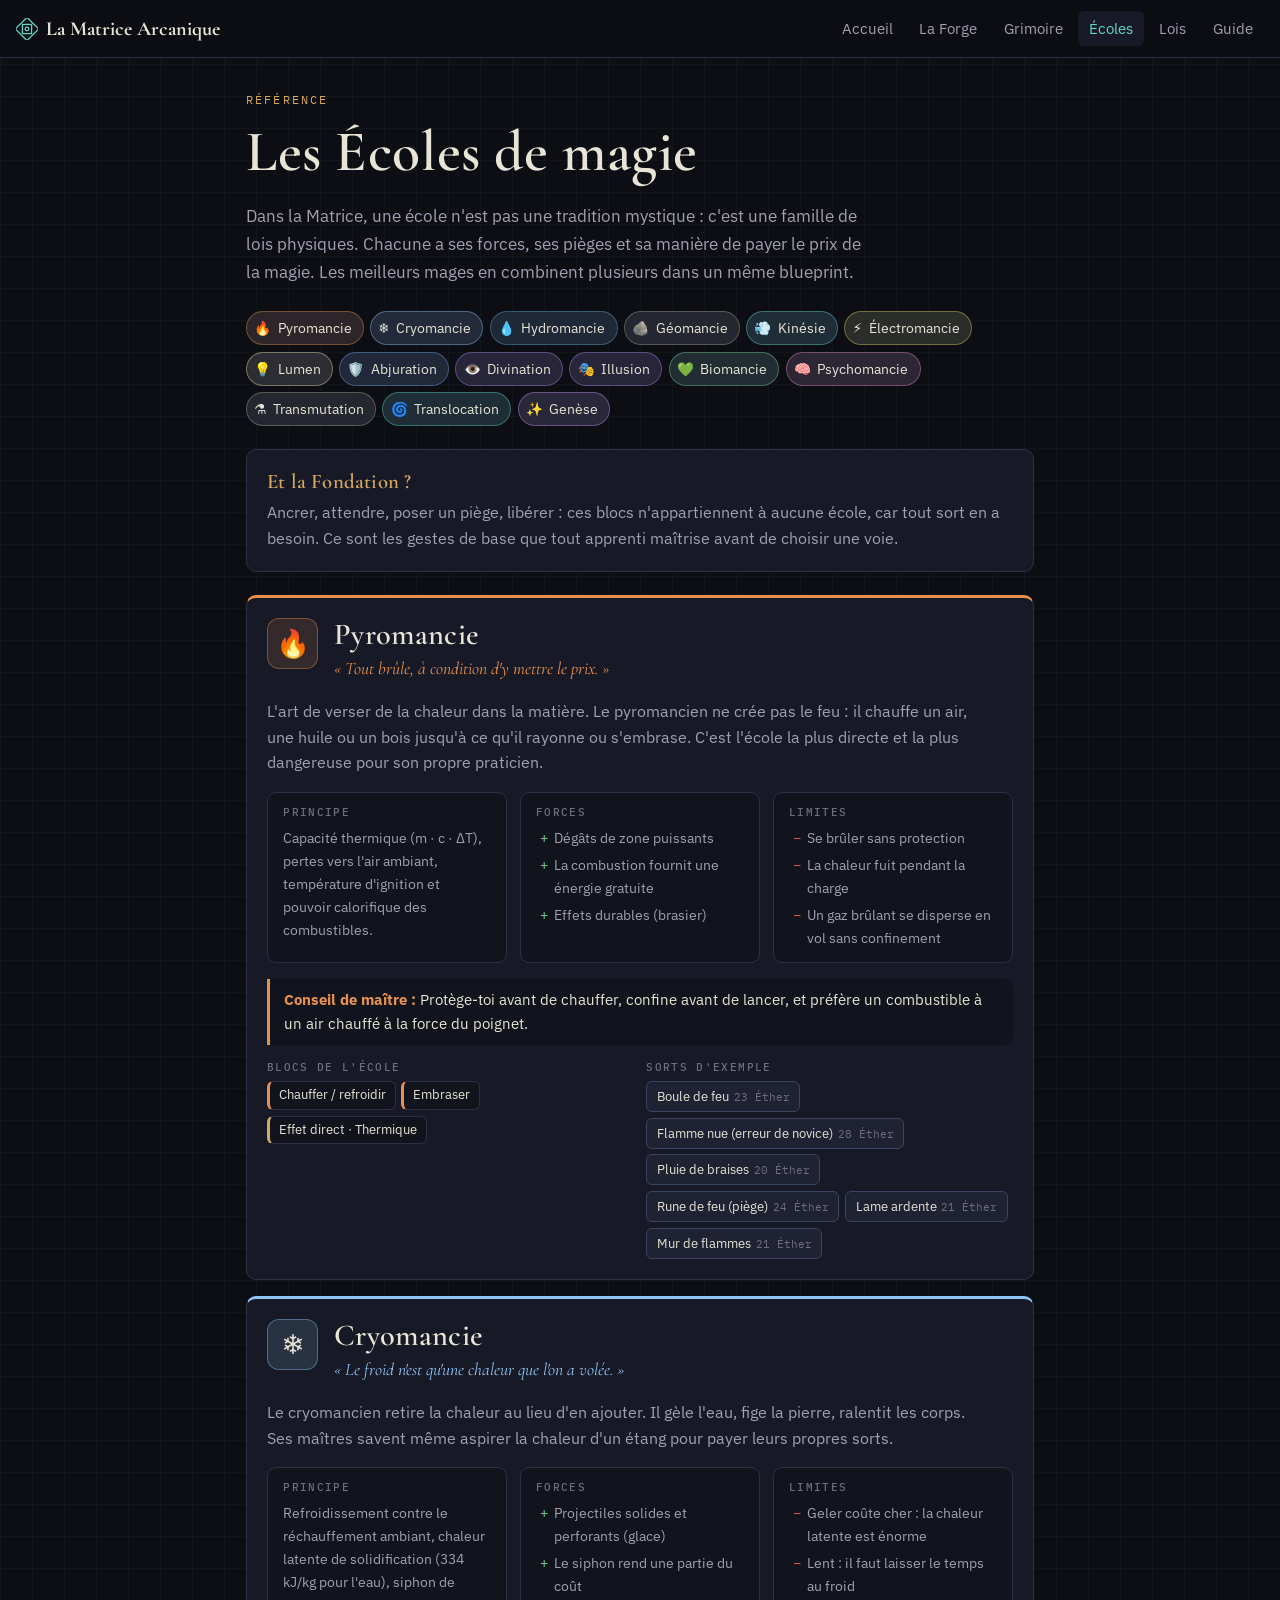
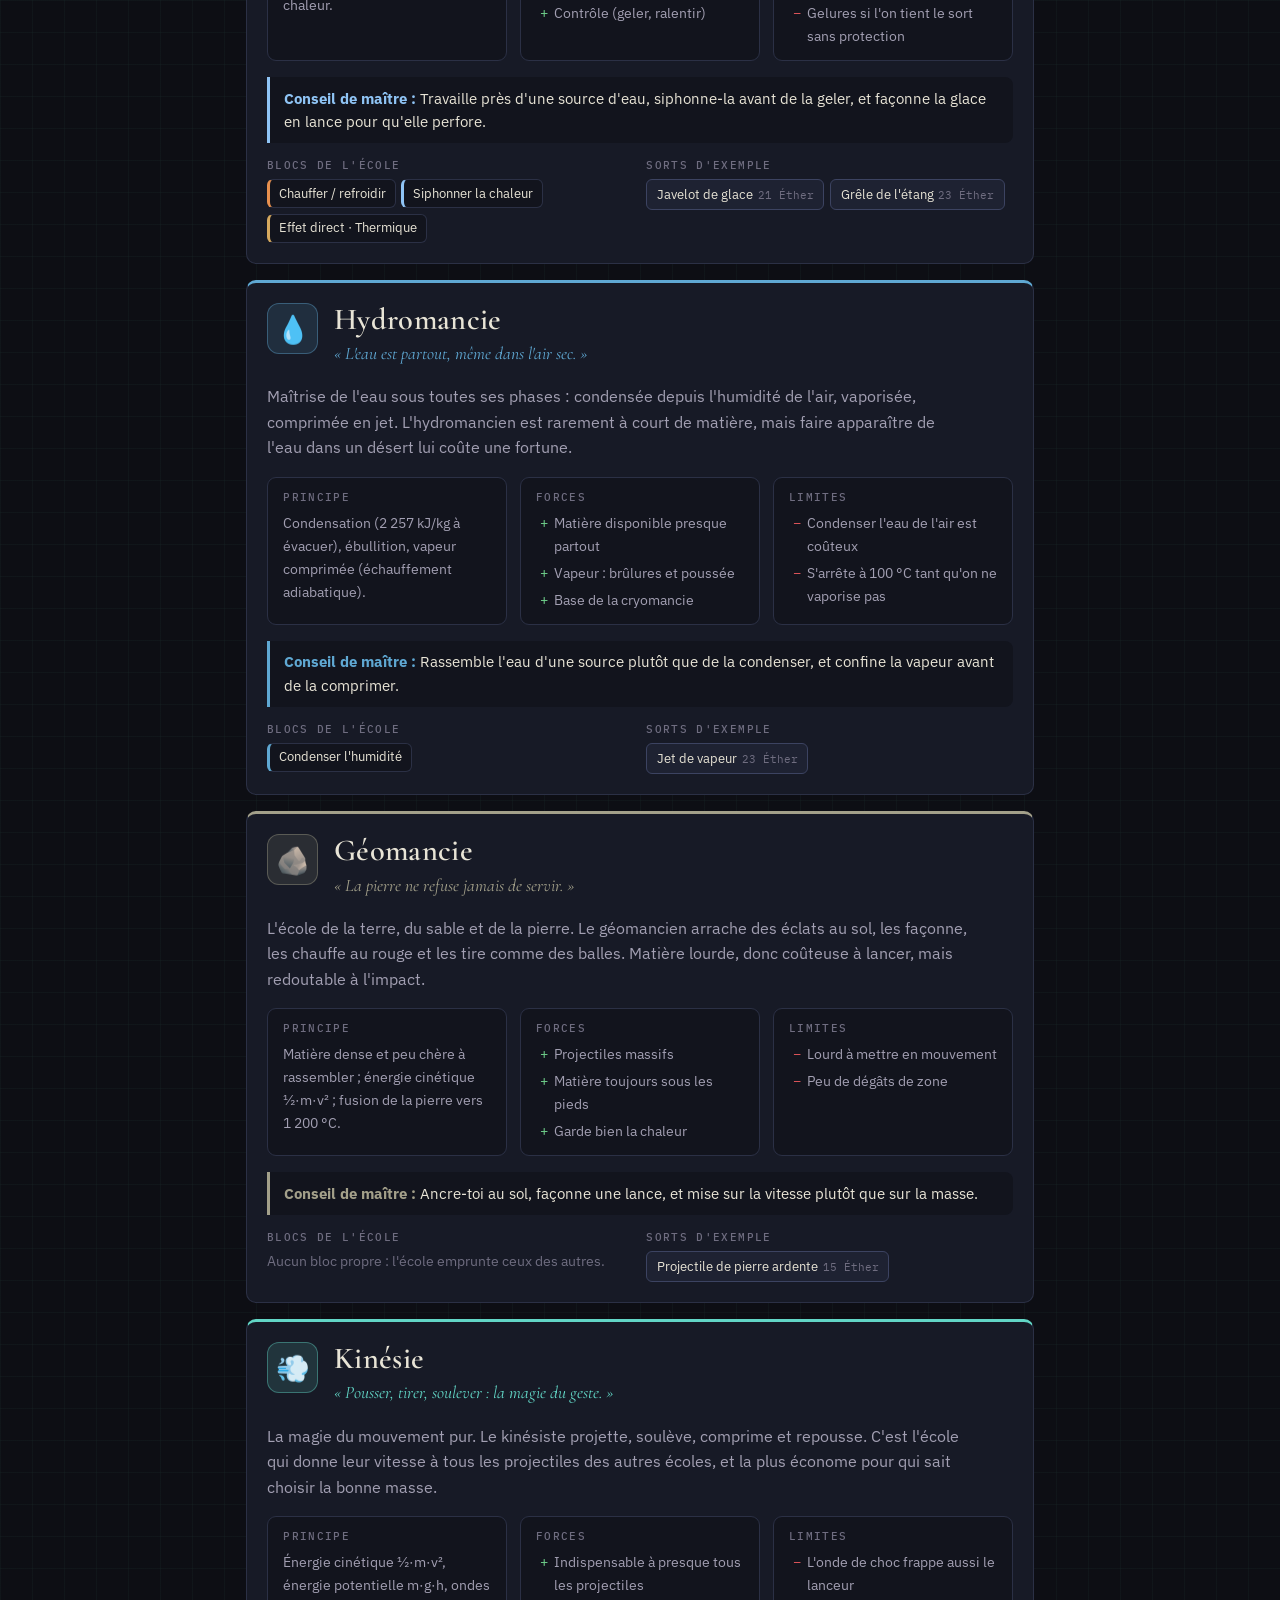
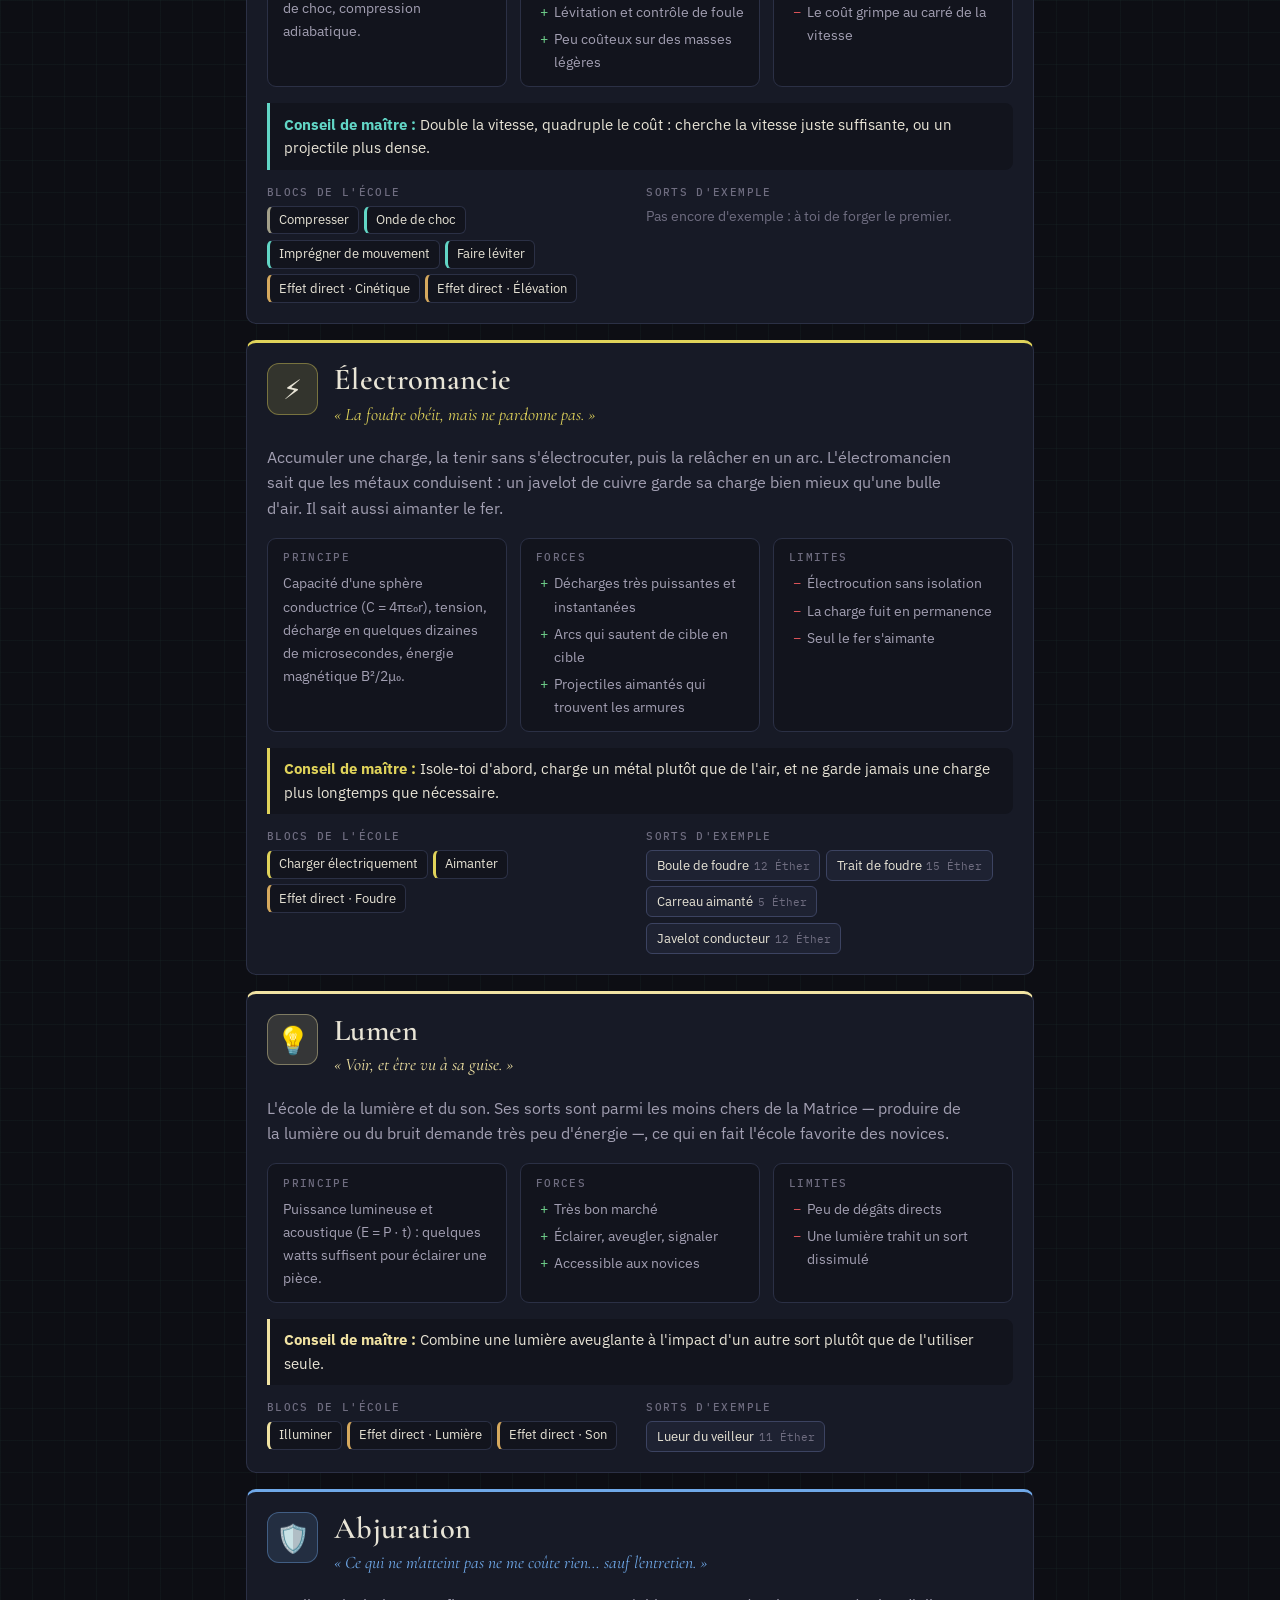
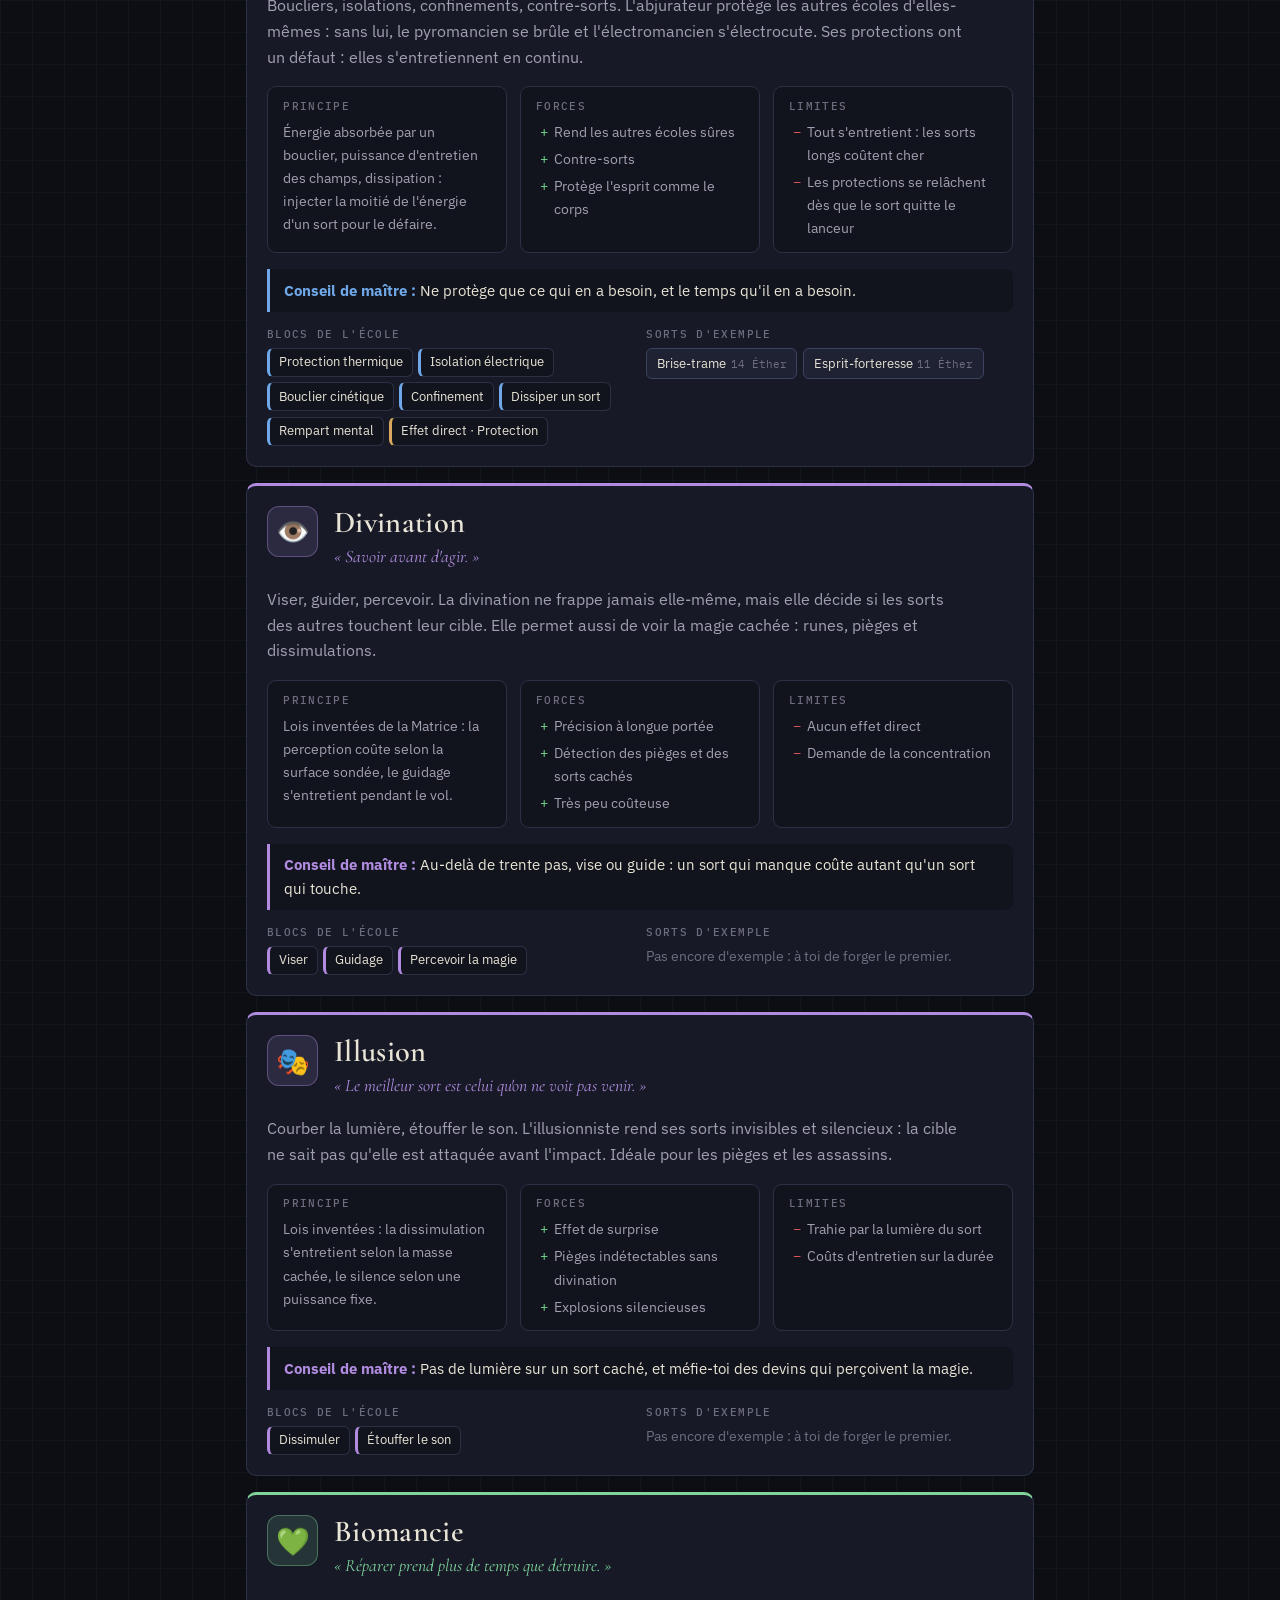
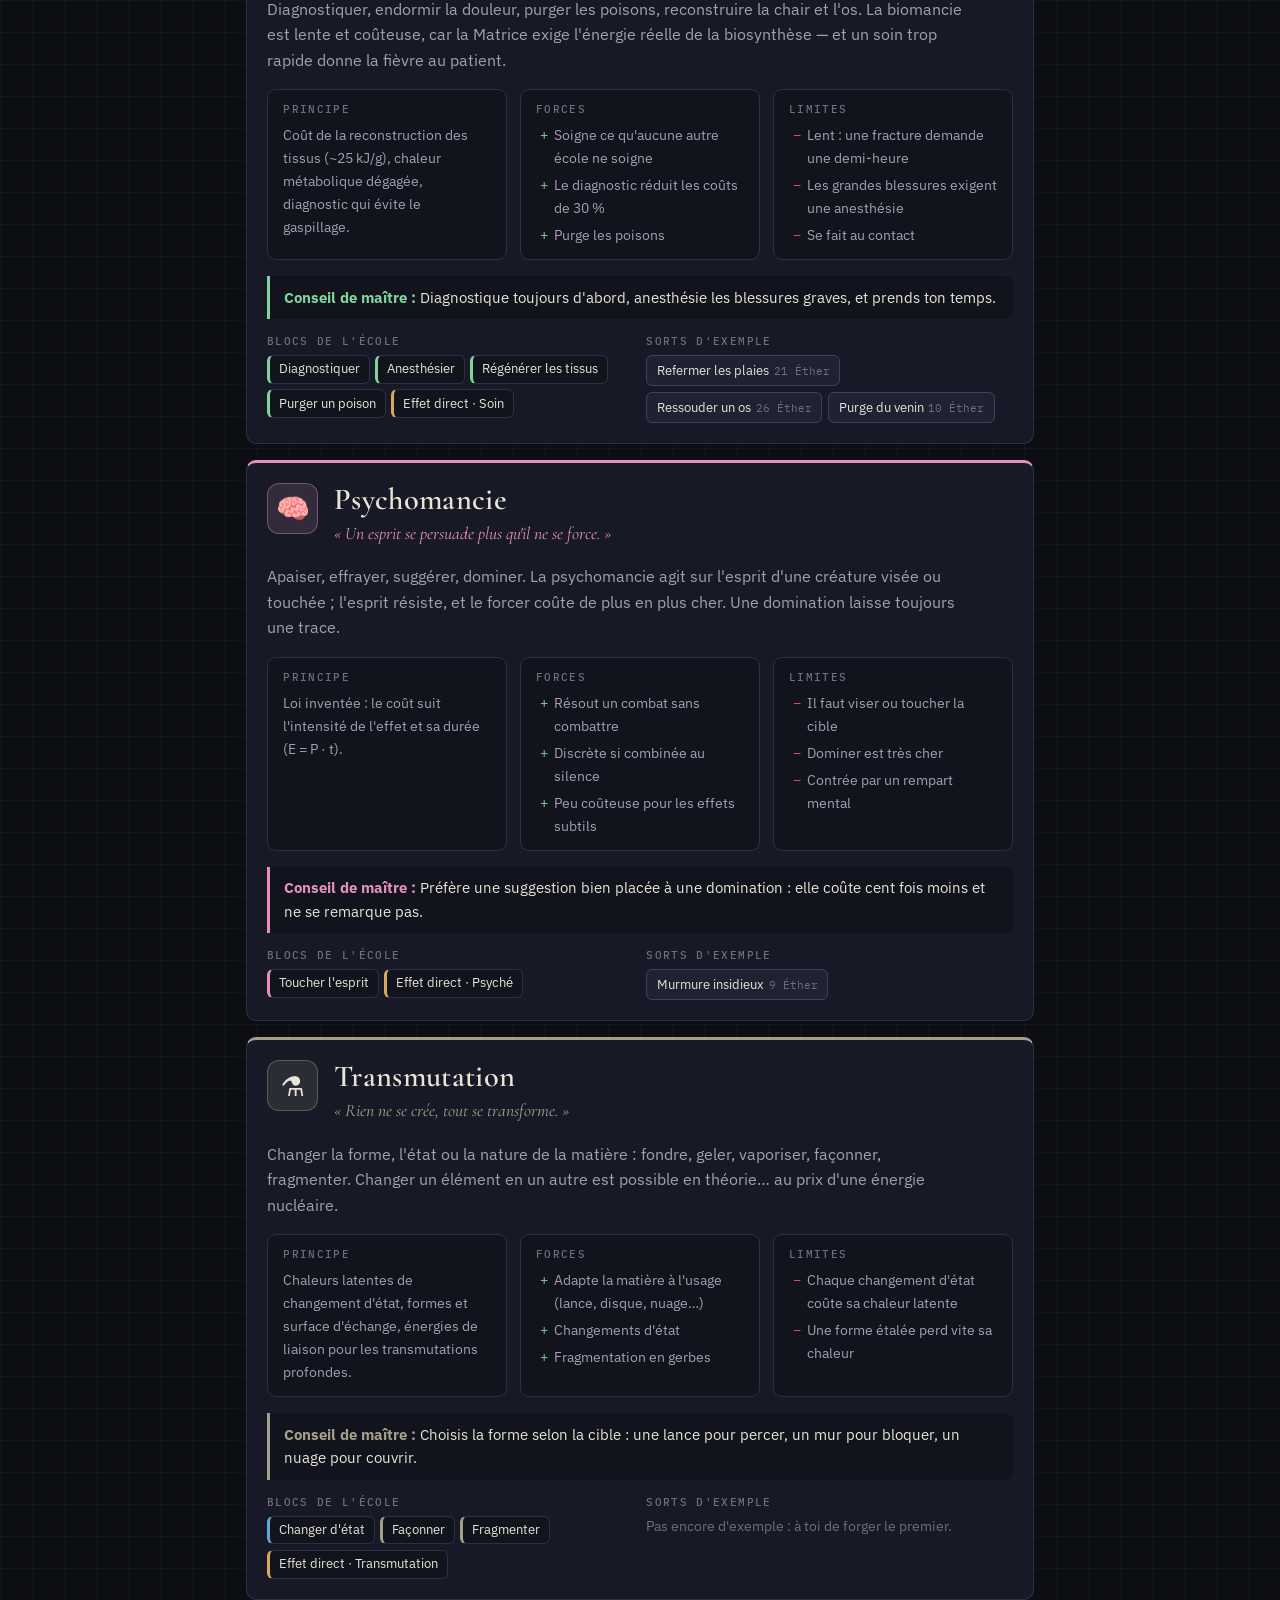
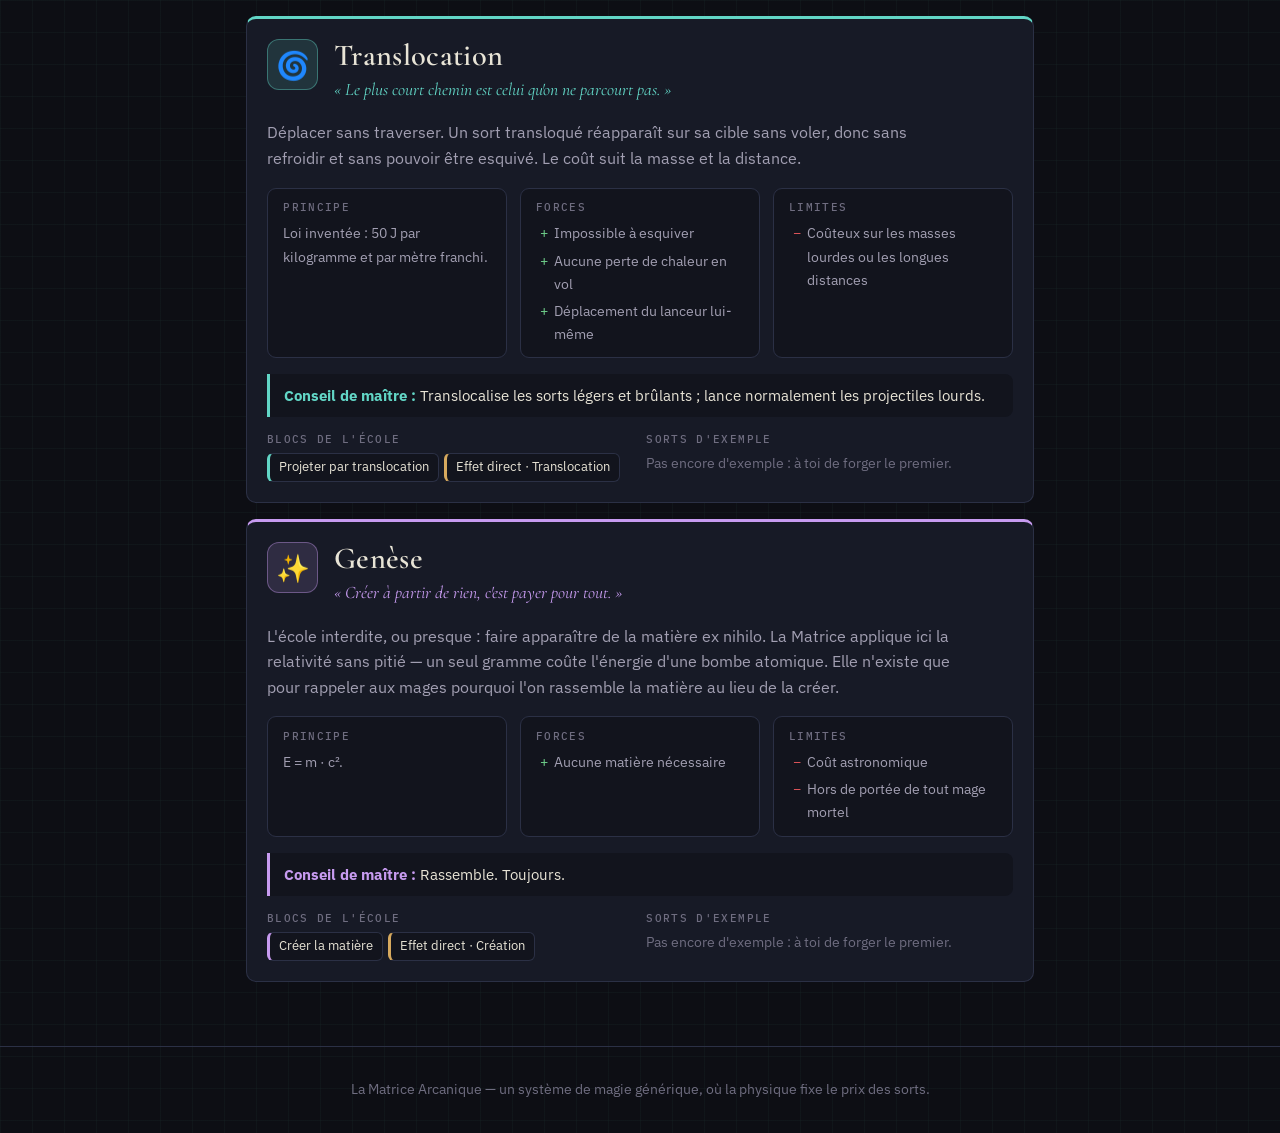
==== ecoles.html @ 0da2ce30 "Nouveau contenu : famille Vie & esprit, 11 blocs, 11 sorts, pages Écoles et Guide Blocs : diagnostiq" ====
<!doctype html>
<html lang="fr">
<head>
  <meta charset="utf-8">
  <meta name="viewport" content="width=device-width, initial-scale=1">
  <title>Les Écoles de magie</title>
  <meta name="description" content="Les quinze écoles de La Matrice Arcanique : principes physiques, forces, limites, blocs et sorts d'exemple.">
  <link rel="preconnect" href="https://fonts.googleapis.com">
  <link rel="preconnect" href="https://fonts.gstatic.com" crossorigin>
  <link href="https://fonts.googleapis.com/css2?family=Cormorant+Garamond:wght@500;600;700&family=IBM+Plex+Mono:wght@400;500&family=IBM+Plex+Sans:wght@400;500;600&display=swap" rel="stylesheet">
  <link rel="stylesheet" href="assets/style.css?v=12">
  <style>
    .rose { display: flex; flex-wrap: wrap; gap: 0.4rem; margin: 1.6rem 0 0.5rem; }
    .rose a {
      display: inline-flex; align-items: center; gap: 0.4rem; text-decoration: none; font-size: 0.86rem;
      padding: 0.32rem 0.7rem 0.32rem 0.45rem; border-radius: 99px; color: var(--texte);
      background: color-mix(in srgb, var(--c) 10%, var(--surface)); border: 1px solid color-mix(in srgb, var(--c) 40%, transparent);
    }
    .rose a:hover { border-color: var(--c); }
    .ecole { scroll-margin-top: 5rem; margin-top: 1.4rem; border-top: 3px solid var(--c); }
    .ecole-tete { display: flex; gap: 1rem; align-items: flex-start; }
    .ecole-ico {
      flex-shrink: 0; width: 3.2rem; height: 3.2rem; border-radius: 12px; display: grid; place-items: center; font-size: 1.7rem;
      background: color-mix(in srgb, var(--c) 14%, transparent); border: 1px solid color-mix(in srgb, var(--c) 40%, transparent);
    }
    .ecole h2 { margin: 0; font-size: 1.9rem; }
    .devise { font-family: var(--serif); font-style: italic; color: var(--c); font-size: 1.1rem; margin-top: 0.15rem; }
    .ecole > p { color: var(--texte-doux); max-width: 70ch; }
    .colonnes { display: grid; grid-template-columns: repeat(auto-fit, minmax(220px, 1fr)); gap: 0.8rem; margin: 1rem 0; }
    .colonne { background: var(--bg-2); border: 1px solid var(--ligne); border-radius: 9px; padding: 0.8rem 0.95rem; }
    .colonne h3 { font-family: var(--mono); font-size: 0.7rem; font-weight: 500; letter-spacing: 0.12em; text-transform: uppercase; color: var(--texte-faible); margin: 0 0 0.45rem; }
    .colonne p, .colonne li { font-size: 0.9rem; color: var(--texte-doux); margin: 0; }
    .colonne ul { margin: 0; padding-left: 1.1rem; display: grid; gap: 0.25rem; }
    .colonne.plus li::marker { content: '+  '; color: var(--sur); }
    .colonne.moins li::marker { content: '−  '; color: var(--critique); }
    .conseil { border-left: 3px solid var(--c); background: var(--bg-2); border-radius: 0 8px 8px 0; padding: 0.6rem 0.9rem; font-size: 0.92rem; }
    .conseil b { color: var(--c); }
    .liens { display: grid; grid-template-columns: repeat(auto-fit, minmax(260px, 1fr)); gap: 0.8rem; margin-top: 1rem; }
    .liens h3 { font-family: var(--mono); font-size: 0.7rem; font-weight: 500; letter-spacing: 0.12em; text-transform: uppercase; color: var(--texte-faible); margin: 0 0 0.45rem; }
    .puces { display: flex; flex-wrap: wrap; gap: 0.35rem; }
    .puce-bloc { font-size: 0.8rem; padding: 0.2rem 0.55rem; border-radius: 6px; background: var(--bg-2); border: 1px solid var(--ligne); border-left: 3px solid var(--cb); color: var(--texte); }
    .puce-sort { font-size: 0.82rem; padding: 0.25rem 0.6rem; border-radius: 6px; text-decoration: none; background: var(--surface-2); border: 1px solid var(--ligne-forte); color: var(--texte); }
    .puce-sort:hover { border-color: var(--c); color: var(--c); }
    .puce-sort small { color: var(--texte-faible); font-family: var(--mono); font-size: 0.7rem; margin-left: 0.3rem; }
    .vide-mini { font-size: 0.85rem; color: var(--texte-faible); }
    .fondation { margin-top: 1.4rem; }
  </style>
</head>
<body>
  <main class="page etroit">
    <div class="surtitre">Référence</div>
    <h1>Les Écoles de magie</h1>
    <p class="chapeau">Dans la Matrice, une école n'est pas une tradition mystique : c'est une famille de lois physiques. Chacune a ses forces, ses pièges et sa manière de payer le prix de la magie. Les meilleurs mages en combinent plusieurs dans un même blueprint.</p>
    <nav class="rose" id="rose" aria-label="Écoles"></nav>
    <section class="carte fondation">
      <h3 style="color:var(--laiton)">Et la Fondation ?</h3>
      <p style="margin:0;color:var(--texte-doux)">Ancrer, attendre, poser un piège, libérer : ces blocs n'appartiennent à aucune école, car tout sort en a besoin. Ce sont les gestes de base que tout apprenti maîtrise avant de choisir une voie.</p>
    </section>
    <div id="ecoles"></div>
  </main>

  <script src="assets/matrice.js?v=12"></script>
  <script src="assets/blueprint.js?v=12"></script>
  <script src="assets/ecoles.js?v=12"></script>
  <script src="assets/commun.js?v=12"></script>
  <script>
  (() => {
    const M = Matrice, B = Blueprint, R = M.reglages();
    const appartient = (ecole, nom) => (ecole || '').split(' / ').includes(nom);
    document.getElementById('rose').innerHTML = ECOLES.map((e) => `<a href="#${e.id}" style="--c:${e.couleur}"><span aria-hidden="true">${e.icone}</span>${echapper(e.nom)}</a>`).join('');
    document.getElementById('ecoles').innerHTML = ECOLES.map((e) => {
      const blocs = Object.values(B.BLOCS).filter((b) => appartient(b.ecole, e.nom));
      const effets = Object.values(M.EFFETS).filter((x) => appartient(x.ecole, e.nom));
      const sorts = EXEMPLES.filter((s) => s.ecole === e.nom);
      return `<section class="carte ecole" id="${e.id}" style="--c:${e.couleur}">
        <div class="ecole-tete">
          <div class="ecole-ico" aria-hidden="true">${e.icone}</div>
          <div><h2>${echapper(e.nom)}</h2><div class="devise">« ${echapper(e.devise)} »</div></div>
        </div>
        <p>${echapper(e.description)}</p>
        <div class="colonnes">
          <div class="colonne"><h3>Principe</h3><p>${echapper(e.principe)}</p></div>
          <div class="colonne plus"><h3>Forces</h3><ul>${e.forces.map((f) => `<li>${echapper(f)}</li>`).join('')}</ul></div>
          <div class="colonne moins"><h3>Limites</h3><ul>${e.limites.map((f) => `<li>${echapper(f)}</li>`).join('')}</ul></div>
        </div>
        <div class="conseil"><b>Conseil de maître :</b> ${echapper(e.conseil)}</div>
        <div class="liens">
          <div><h3>Blocs de l'école</h3><div class="puces">${
            blocs.length || effets.length
              ? blocs.map((b) => `<span class="puce-bloc" style="--cb:${b.couleur}" title="${echapper(b.description)}">${echapper(b.nom)}</span>`).join('')
                + effets.map((x) => `<span class="puce-bloc" style="--cb:#d6a95e" title="${echapper(x.description)}">Effet direct · ${echapper(x.nom)}</span>`).join('')
              : '<span class="vide-mini">Aucun bloc propre : l\'école emprunte ceux des autres.</span>'}</div></div>
          <div><h3>Sorts d'exemple</h3><div class="puces">${
            sorts.length
              ? sorts.map((s) => `<a class="puce-sort" href="forge.html?exemple=${encodeURIComponent(s.id)}">${echapper(s.nom)}<small>${B.simuler(s, R).ether} Éther</small></a>`).join('')
              : '<span class="vide-mini">Pas encore d\'exemple : à toi de forger le premier.</span>'}</div></div>
        </div>
      </section>`;
    }).join('');
  })();
  </script>
  <script type="module" src="assets/compte.js?v=12"></script>
</body>
</html>
---- assets/style.css ----
/* La Matrice Arcanique — style commun */
:root {
  --bg: #0d0e14;
  --bg-2: #12141d;
  --surface: #171a26;
  --surface-2: #1e2232;
  --ligne: #2b3045;
  --ligne-forte: #3c4361;
  --texte: #e8e4d6;
  --texte-doux: #a29fb2;
  --texte-faible: #6f6d80;
  --arcane: #62d6c6;
  --arcane-sombre: #2b6f68;
  --laiton: #d6a95e;
  --sur: #6fcf8a;
  --modere: #e0c35a;
  --eleve: #e8904e;
  --critique: #e2565a;
  --rayon: 10px;
  --serif: 'Cormorant Garamond', Georgia, serif;
  --sans: 'IBM Plex Sans', system-ui, sans-serif;
  --mono: 'IBM Plex Mono', ui-monospace, monospace;
  color-scheme: dark;
}

* { box-sizing: border-box; }
html { -webkit-text-size-adjust: 100%; }
body {
  margin: 0;
  background-color: var(--bg);
  background-image:
    linear-gradient(rgba(98, 214, 198, 0.035) 1px, transparent 1px),
    linear-gradient(90deg, rgba(98, 214, 198, 0.035) 1px, transparent 1px);
  background-size: 32px 32px;
  color: var(--texte);
  font-family: var(--sans);
  font-size: 16px;
  line-height: 1.6;
  min-height: 100vh;
}
a { color: var(--arcane); }
h1, h2, h3 { font-family: var(--serif); font-weight: 600; line-height: 1.15; letter-spacing: 0.01em; }
h1 { font-size: clamp(2.2rem, 6vw, 3.6rem); margin: 0; }
h2 { font-size: 1.8rem; margin: 2.2rem 0 0.8rem; }
h3 { font-size: 1.3rem; margin: 0 0 0.4rem; }
code, .mono { font-family: var(--mono); font-size: 0.9em; }

/* --- En-tête / navigation --- */
.barre {
  position: sticky; top: 0; z-index: 10;
  display: flex; align-items: center; gap: 1rem; justify-content: space-between;
  padding: 0.7rem 16px;
  background: rgba(13, 14, 20, 0.88);
  backdrop-filter: blur(8px);
  border-bottom: 1px solid var(--ligne);
}
.barre .marque {
  font-family: var(--serif); font-size: 1.25rem; font-weight: 700;
  color: var(--texte); text-decoration: none; white-space: nowrap;
  display: flex; align-items: center; gap: 0.5rem;
}
.barre .marque svg { color: var(--arcane); }
.barre nav { display: flex; gap: 0.25rem; overflow-x: auto; }
.barre nav a {
  color: var(--texte-doux); text-decoration: none; font-size: 0.92rem;
  padding: 0.35rem 0.7rem; border-radius: 6px; white-space: nowrap;
}
.barre nav a:hover { color: var(--texte); background: var(--surface); }
.barre nav a[aria-current="page"] { color: var(--arcane); background: var(--surface); }

.page { max-width: 1180px; margin: 0 auto; padding: 2rem 16px 4rem; }
.etroit { max-width: 820px; }
.chapeau { color: var(--texte-doux); font-size: 1.08rem; max-width: 62ch; }
.surtitre {
  font-family: var(--mono); font-size: 0.75rem; letter-spacing: 0.18em;
  text-transform: uppercase; color: var(--laiton); margin-bottom: 0.6rem;
}

/* --- Cartes --- */
.carte {
  background: var(--surface);
  border: 1px solid var(--ligne);
  border-radius: var(--rayon);
  padding: 1.25rem;
}
.carte + .carte { margin-top: 1rem; }
.grille-cartes { display: grid; grid-template-columns: repeat(auto-fill, minmax(250px, 1fr)); gap: 1rem; }

/* --- Formulaires --- */
label { display: block; font-size: 0.82rem; color: var(--texte-doux); margin-bottom: 0.25rem; }
input, select, textarea {
  width: 100%;
  background: var(--bg-2);
  color: var(--texte);
  border: 1px solid var(--ligne);
  border-radius: 7px;
  padding: 0.55rem 0.65rem;
  font: inherit; font-size: 0.95rem;
}
input:focus, select:focus, textarea:focus { outline: 2px solid var(--arcane-sombre); border-color: var(--arcane); }
textarea { resize: vertical; min-height: 4.5rem; }
.champ { margin-bottom: 0.85rem; }
.champs { display: grid; grid-template-columns: repeat(auto-fit, minmax(150px, 1fr)); gap: 0 0.85rem; }
.avec-unite { position: relative; }
.avec-unite input { padding-right: 3rem; }
.avec-unite .unite {
  position: absolute; right: 0.65rem; top: 50%; transform: translateY(-50%);
  font-family: var(--mono); font-size: 0.8rem; color: var(--texte-faible); pointer-events: none;
}

.bouton {
  display: inline-flex; align-items: center; gap: 0.45rem;
  background: var(--surface-2); color: var(--texte);
  border: 1px solid var(--ligne-forte); border-radius: 7px;
  padding: 0.55rem 0.95rem; font: inherit; font-size: 0.92rem;
  cursor: pointer; text-decoration: none; white-space: nowrap;
}
.bouton:hover { border-color: var(--arcane); color: var(--arcane); }
.bouton.principal { background: var(--arcane); color: #0b1514; border-color: var(--arcane); font-weight: 600; }
.bouton.principal:hover { background: #7fe3d5; color: #0b1514; }
.bouton.danger:hover { border-color: var(--critique); color: var(--critique); }
.bouton.petit { padding: 0.3rem 0.6rem; font-size: 0.82rem; }
.actions { display: flex; flex-wrap: wrap; gap: 0.5rem; }

/* --- Pastilles --- */
.pastille {
  display: inline-block; font-family: var(--mono); font-size: 0.7rem;
  padding: 0.12rem 0.45rem; border-radius: 99px; border: 1px solid var(--ligne-forte);
  color: var(--texte-doux); vertical-align: middle;
}
.pastille.rigoureux { color: var(--arcane); border-color: var(--arcane-sombre); }
.pastille.mixte { color: var(--laiton); border-color: #6b5530; }
.pastille.inspire { color: #c79bf0; border-color: #5b4475; }

/* --- Tableaux --- */
.table-wrap { overflow-x: auto; border: 1px solid var(--ligne); border-radius: var(--rayon); }
table { width: 100%; border-collapse: collapse; font-size: 0.92rem; }
th, td { text-align: left; padding: 0.6rem 0.8rem; border-bottom: 1px solid var(--ligne); vertical-align: top; }
th { background: var(--surface-2); font-weight: 600; color: var(--texte-doux); font-size: 0.8rem; text-transform: uppercase; letter-spacing: 0.05em; }
tr:last-child td { border-bottom: none; }
td.num { font-family: var(--mono); white-space: nowrap; }

.formule {
  font-family: var(--mono); background: var(--bg-2); border: 1px solid var(--ligne);
  border-left: 3px solid var(--arcane); border-radius: 6px;
  padding: 0.6rem 0.85rem; margin: 0.6rem 0; overflow-x: auto; white-space: nowrap;
}

.notification {
  position: fixed; left: 50%; bottom: 1.5rem; transform: translateX(-50%) translateY(150%);
  background: var(--surface-2); border: 1px solid var(--arcane-sombre); color: var(--texte);
  padding: 0.65rem 1.1rem; border-radius: 8px; transition: transform 0.25s ease, opacity 0.25s; z-index: 50;
  opacity: 0; visibility: hidden;
  max-width: calc(100% - 32px);
}
.notification.visible { transform: translateX(-50%) translateY(0); opacity: 1; visibility: visible; }

.vide { color: var(--texte-faible); text-align: center; padding: 2rem 1rem; border: 1px dashed var(--ligne-forte); border-radius: var(--rayon); }

footer.pied { text-align: center; color: var(--texte-faible); font-size: 0.85rem; padding: 2rem 16px; border-top: 1px solid var(--ligne); }

@media (max-width: 600px) {
  .barre { flex-direction: column; align-items: flex-start; gap: 0.4rem; }
  .barre nav { width: 100%; max-width: 100%; }
  h2 { font-size: 1.5rem; }
}

/* --- Comptes --- */
.barre { flex-wrap: nowrap; }
.barre nav { flex: 1; justify-content: flex-end; }
.compte { flex-shrink: 0; display: flex; align-items: center; }
.menu-compte { position: relative; }
.menu-compte summary {
  list-style: none; cursor: pointer; width: 32px; height: 32px; border-radius: 50%;
  border: 1px solid var(--ligne-forte); overflow: hidden; display: grid; place-items: center;
  background: var(--surface-2); color: var(--arcane); font-weight: 600;
}
.menu-compte summary::-webkit-details-marker { display: none; }
.menu-compte summary img { width: 100%; height: 100%; object-fit: cover; }
.menu-compte-panneau {
  position: absolute; right: 0; top: calc(100% + 8px); min-width: 220px; z-index: 20;
  background: var(--surface); border: 1px solid var(--ligne-forte); border-radius: 9px;
  padding: 0.8rem; display: flex; flex-direction: column; gap: 0.35rem; box-shadow: 0 12px 30px rgba(0,0,0,.4);
}
.menu-compte-panneau small { color: var(--texte-faible); word-break: break-all; }
.menu-compte-panneau a { font-size: 0.9rem; margin-top: 0.3rem; }
.lien-btn { background: none; border: none; padding: 0; color: var(--arcane); font: inherit; font-size: 0.9rem; cursor: pointer; text-align: left; text-decoration: underline; text-underline-offset: 2px; }
.lien-btn:hover { color: #7fe3d5; }
.lien-btn[hidden] { display: none; }
.statut-compte { font-size: 0.9rem; color: var(--texte-doux); background: var(--surface); border: 1px solid var(--ligne); border-left: 3px solid var(--arcane); border-radius: 8px; padding: 0.6rem 0.85rem; max-width: 62ch; }
.statut-compte:empty { display: none; }
.statut-compte .sync { color: var(--texte-faible); }

.fenetre-compte {
  width: min(400px, calc(100% - 32px)); background: var(--surface); color: var(--texte);
  border: 1px solid var(--ligne-forte); border-radius: 12px; padding: 1.5rem; position: relative;
}
.fenetre-compte::backdrop { background: rgba(5, 6, 10, 0.7); backdrop-filter: blur(3px); }
.fenetre-compte h2 { margin: 0 0 0.2rem; font-size: 1.7rem; }
.fc-sous { margin: 0 0 1.1rem; color: var(--texte-doux); font-size: 0.92rem; }
.fermer-f { position: absolute; top: 0.8rem; right: 0.8rem; margin: 0; }
.fermer { background: none; border: none; color: var(--texte-faible); font-size: 1rem; cursor: pointer; padding: 0.3rem; }
.fermer:hover { color: var(--texte); }
.fc-fournisseurs { display: flex; flex-direction: column; gap: 0.5rem; }
.fc-large { width: 100%; justify-content: center; }
.fc-ou { display: flex; align-items: center; gap: 0.7rem; margin: 1.1rem 0; color: var(--texte-faible); font-size: 0.8rem; }
.fc-ou::before, .fc-ou::after { content: ''; flex: 1; height: 1px; background: var(--ligne); }
.fc-erreur { color: #f2b5b6; font-size: 0.85rem; min-height: 1.2em; margin: 0 0 0.6rem; }
.fc-erreur:empty { min-height: 0; margin: 0; }
.fc-liens { display: flex; flex-direction: column; gap: 0.4rem; margin-top: 1rem; align-items: flex-start; }
#fc-champ-nom[hidden] { display: none; }

@media (max-width: 600px) {
  .barre { flex-wrap: wrap; flex-direction: row; }
  .barre nav { order: 3; flex: 1 1 100%; width: 100%; justify-content: flex-start; }
}

/* --- Menus natifs restants : flèche personnalisée --- */
select {
  appearance: none; -webkit-appearance: none; cursor: pointer;
  padding-right: 2.2rem;
  background-image: url("data:image/svg+xml,%3Csvg xmlns='http://www.w3.org/2000/svg' width='12' height='12' viewBox='0 0 12 12'%3E%3Cpath d='M2.5 4.5 6 8l3.5-3.5' fill='none' stroke='%2362d6c6' stroke-width='1.6' stroke-linecap='round' stroke-linejoin='round'/%3E%3C/svg%3E");
  background-repeat: no-repeat; background-position: right 0.75rem center;
}
select:hover { border-color: var(--ligne-forte); }
select option { background: var(--surface); color: var(--texte); }

/* --- Sélecteurs visuels --- */
.choix-bouton {
  width: 100%; display: flex; align-items: center; gap: 0.65rem; text-align: left;
  background: var(--bg-2); color: var(--texte); border: 1px solid var(--ligne); border-radius: 8px;
  padding: 0.45rem 0.6rem; font: inherit; cursor: pointer; min-height: 2.75rem;
  transition: border-color .15s, background-color .15s;
}
.choix-bouton:hover { border-color: var(--ligne-forte); background: #151827; }
.choix-bouton:focus-visible { outline: 2px solid var(--arcane-sombre); border-color: var(--arcane); }
.choix-bouton[aria-expanded="true"] { border-color: var(--c, var(--arcane)); box-shadow: 0 0 0 3px color-mix(in srgb, var(--c, var(--arcane)) 18%, transparent); }
.choix-ico {
  flex-shrink: 0; width: 2rem; height: 2rem; border-radius: 7px; display: grid; place-items: center; font-size: 1.05rem; line-height: 1;
  background: color-mix(in srgb, var(--c, var(--arcane)) 14%, transparent);
  border: 1px solid color-mix(in srgb, var(--c, var(--arcane)) 35%, transparent);
}
.choix-txt { flex: 1; min-width: 0; display: flex; flex-direction: column; gap: 0.1rem; }
.choix-nom { font-size: 0.93rem; line-height: 1.25; }
.choix-tags { font-family: var(--mono); font-size: 0.7rem; color: var(--c, var(--arcane)); opacity: 0.9; white-space: nowrap; overflow: hidden; text-overflow: ellipsis; }
.choix-chevron { flex-shrink: 0; color: var(--texte-faible); display: grid; place-items: center; transition: transform .15s; }
.choix-bouton[aria-expanded="true"] .choix-chevron { transform: rotate(180deg); color: var(--c, var(--arcane)); }

.choix-panneau {
  position: fixed; z-index: 60; overflow-y: auto; overscroll-behavior: contain;
  background: var(--surface); border: 1px solid var(--ligne-forte); border-radius: 11px;
  box-shadow: 0 18px 50px rgba(0, 0, 0, 0.55), 0 0 0 1px rgba(0, 0, 0, 0.2);
  padding: 0.6rem; animation: choix-in .12s ease-out;
}
@keyframes choix-in { from { opacity: 0; transform: translateY(-4px); } to { opacity: 1; transform: none; } }
.choix-titre { font-family: var(--mono); font-size: 0.68rem; letter-spacing: 0.14em; text-transform: uppercase; color: var(--texte-faible); padding: 0.15rem 0.3rem 0.5rem; }
.choix-grille { display: grid; grid-template-columns: 1fr; gap: 0.35rem; }
.choix-panneau.large .choix-grille { grid-template-columns: repeat(auto-fill, minmax(260px, 1fr)); }
.choix-option {
  display: flex; align-items: flex-start; gap: 0.6rem; text-align: left; width: 100%;
  background: var(--bg-2); color: var(--texte); border: 1px solid var(--ligne); border-radius: 8px;
  padding: 0.55rem 0.6rem; font: inherit; cursor: pointer; transition: border-color .12s, background-color .12s;
}
.choix-option:hover, .choix-option:focus-visible { outline: none; border-color: color-mix(in srgb, var(--c, var(--arcane)) 60%, transparent); background: #171b2b; }
.choix-option[aria-selected="true"] { border-color: var(--c, var(--arcane)); background: color-mix(in srgb, var(--c, var(--arcane)) 10%, var(--bg-2)); }
.choix-option[aria-selected="true"] .choix-nom::after { content: ' ✓'; color: var(--c, var(--arcane)); }
.choix-option .choix-tags { white-space: normal; }
.choix-note { font-size: 0.78rem; color: var(--texte-doux); line-height: 1.35; display: -webkit-box; -webkit-line-clamp: 3; -webkit-box-orient: vertical; overflow: hidden; margin-top: 0.15rem; }
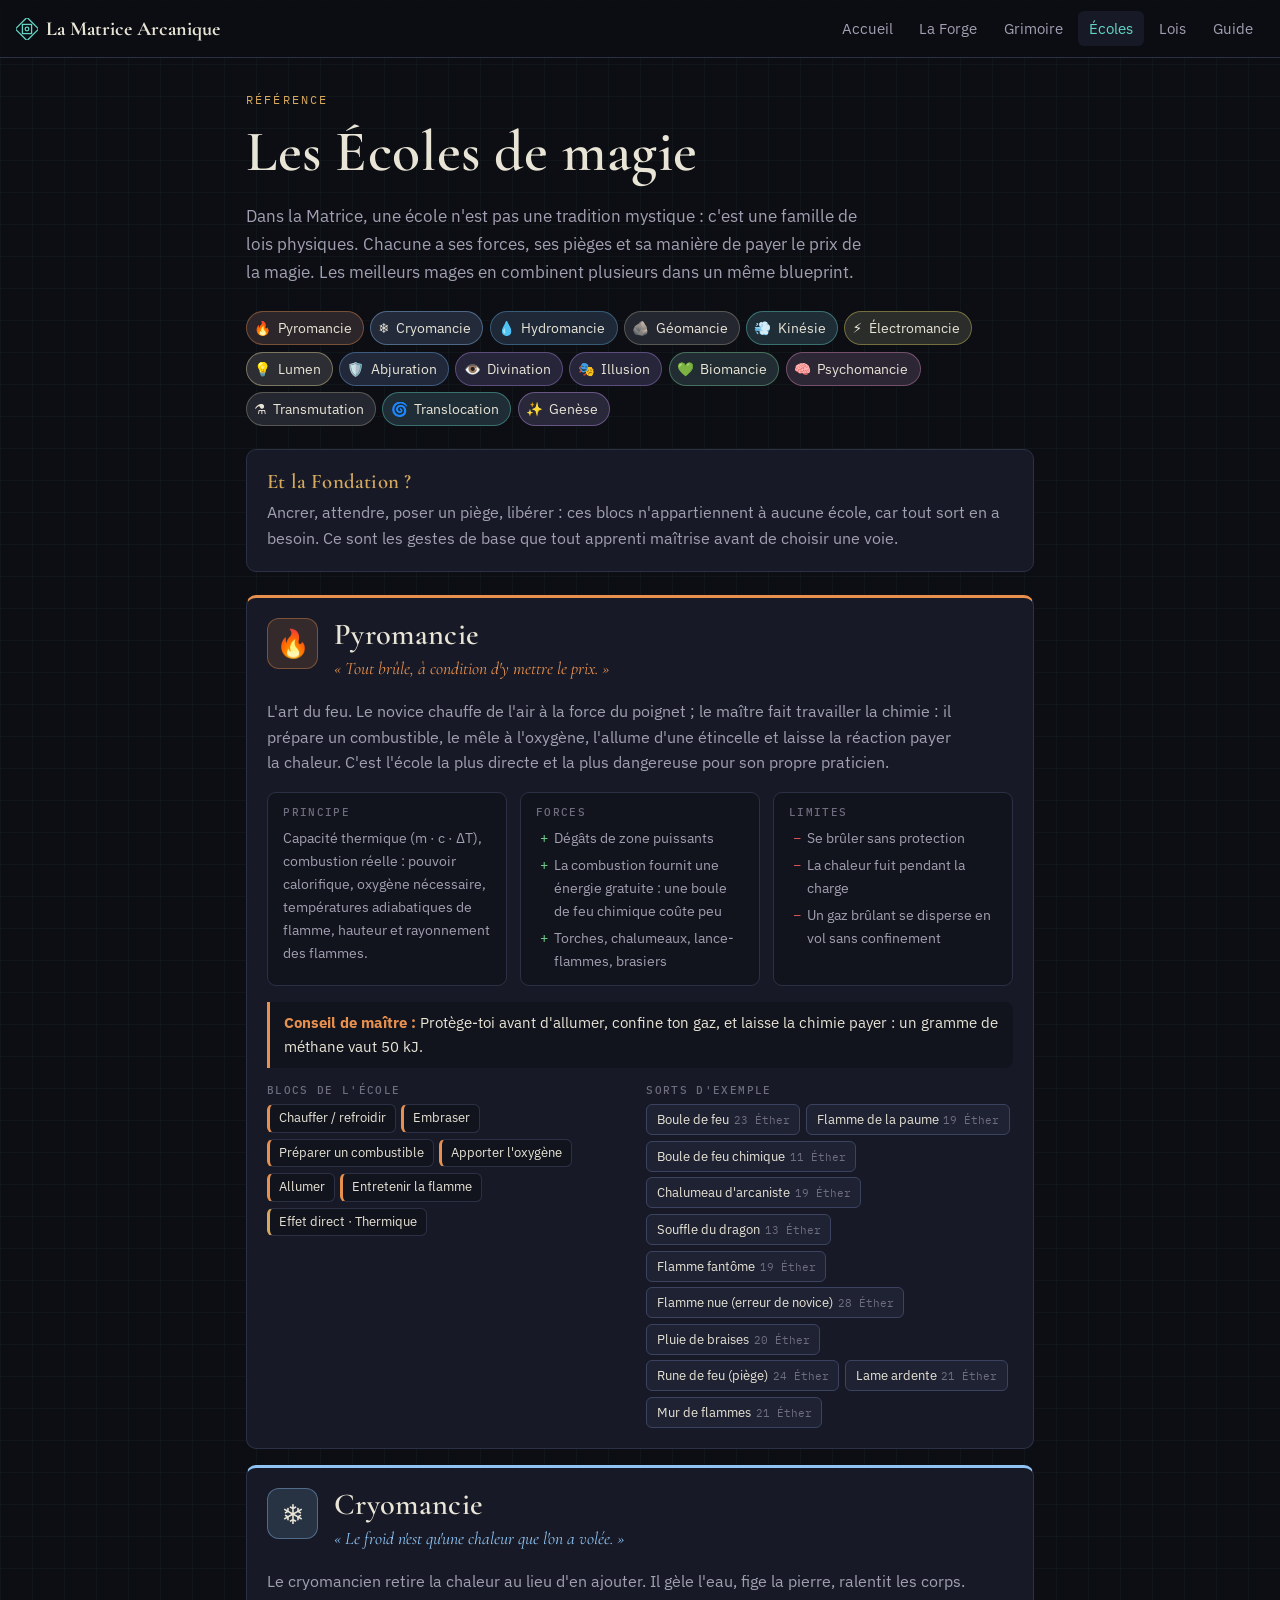
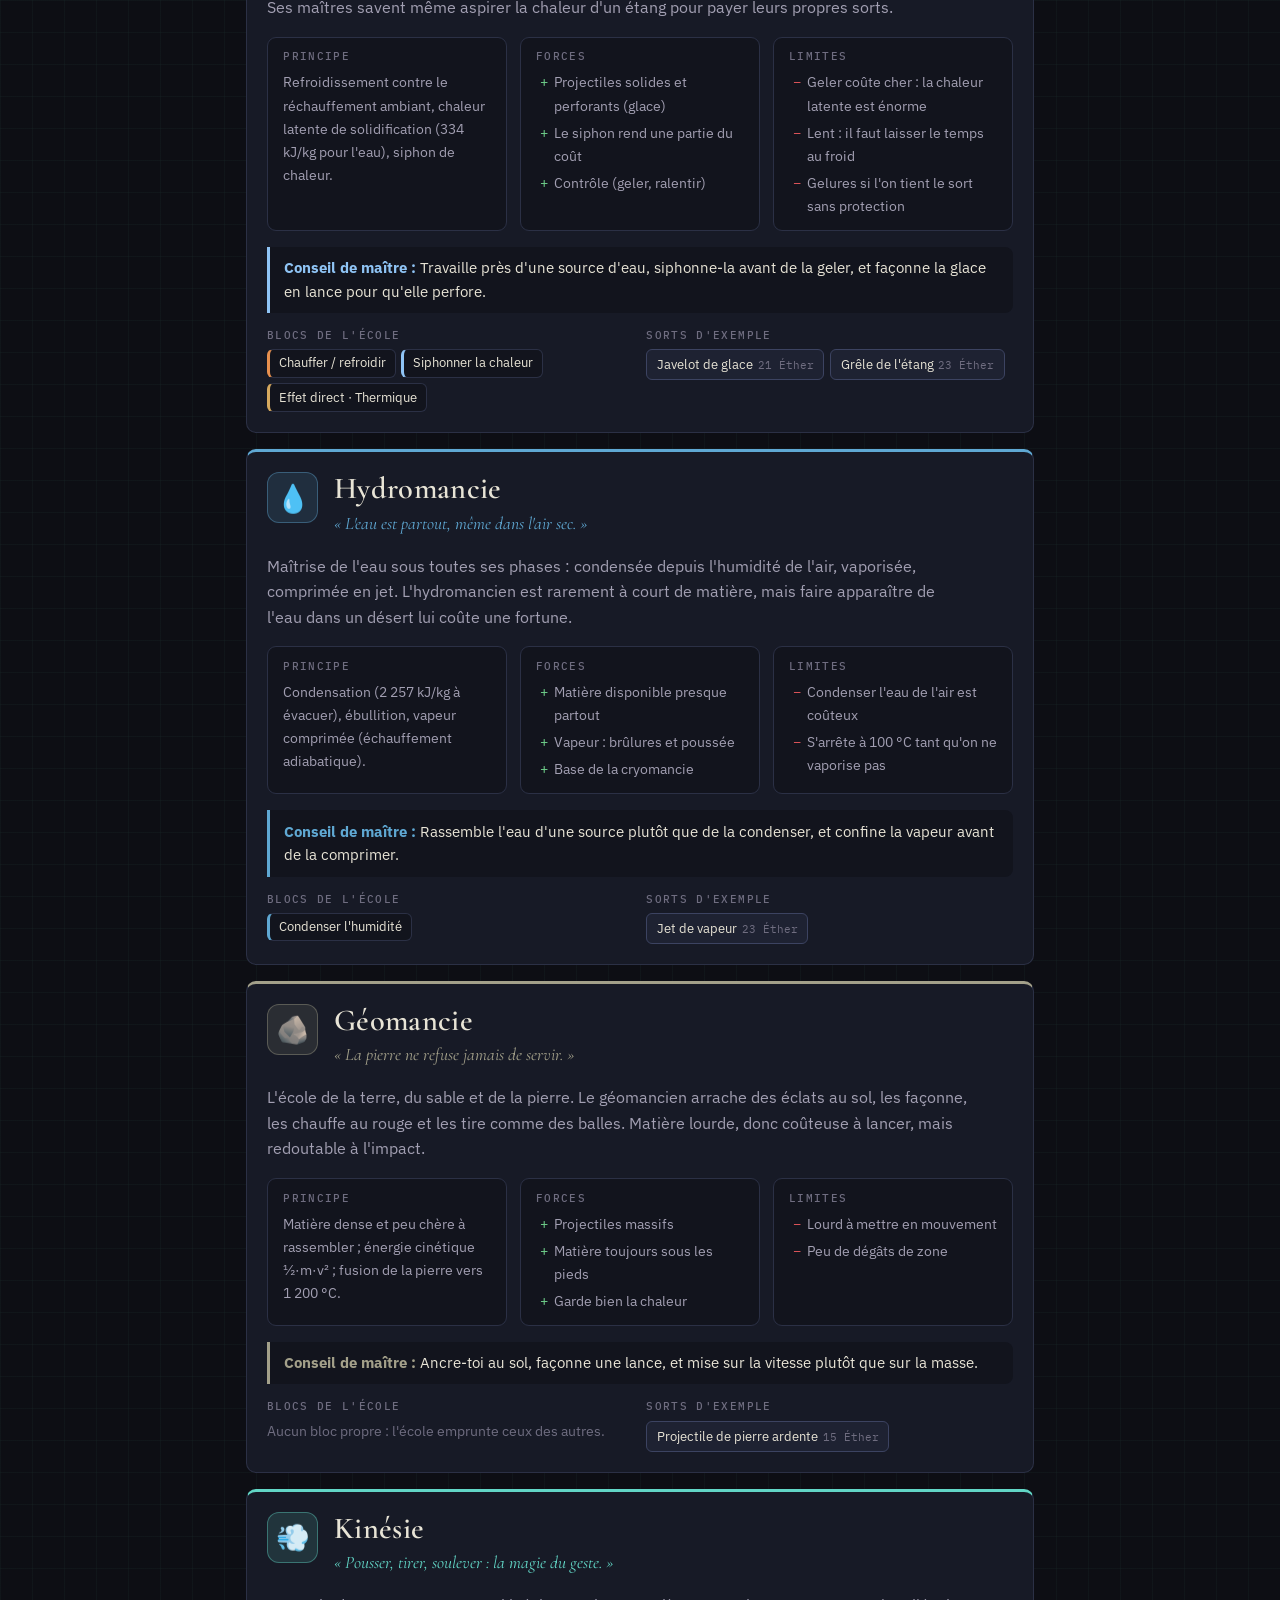
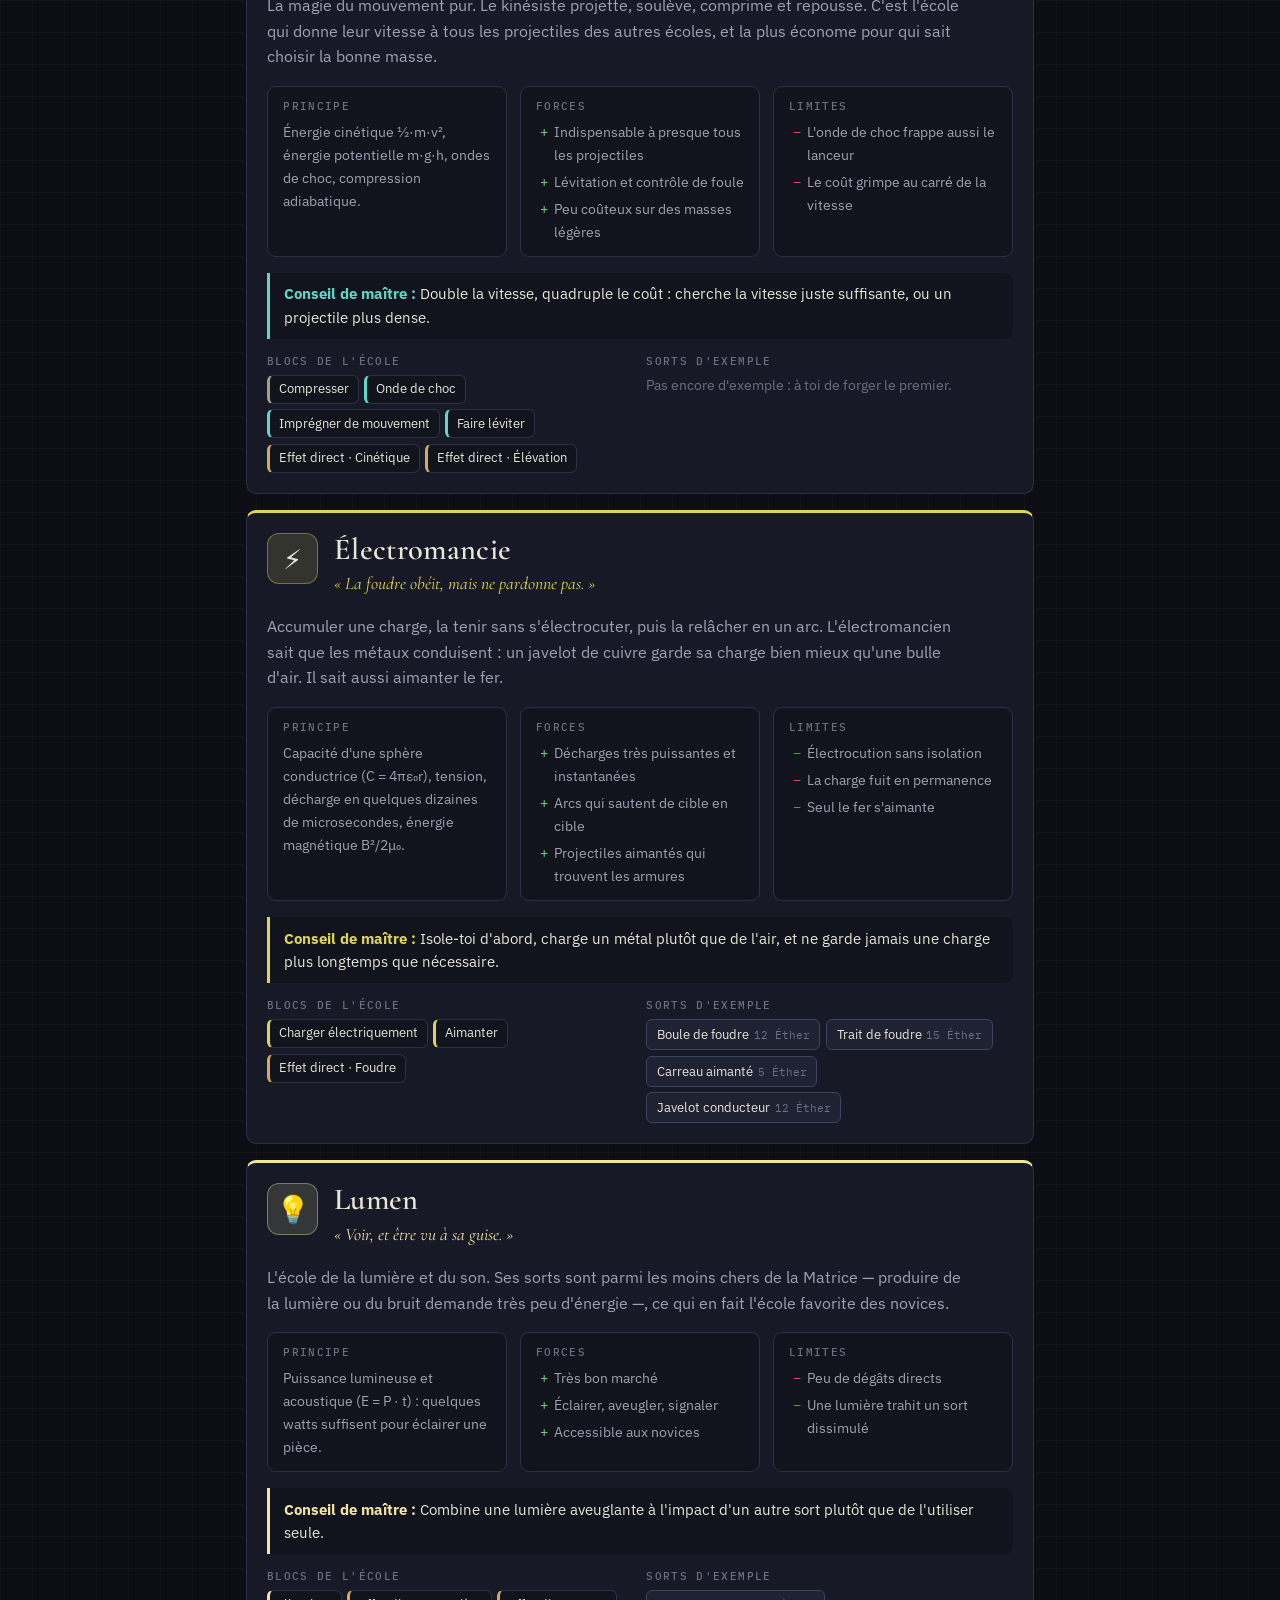
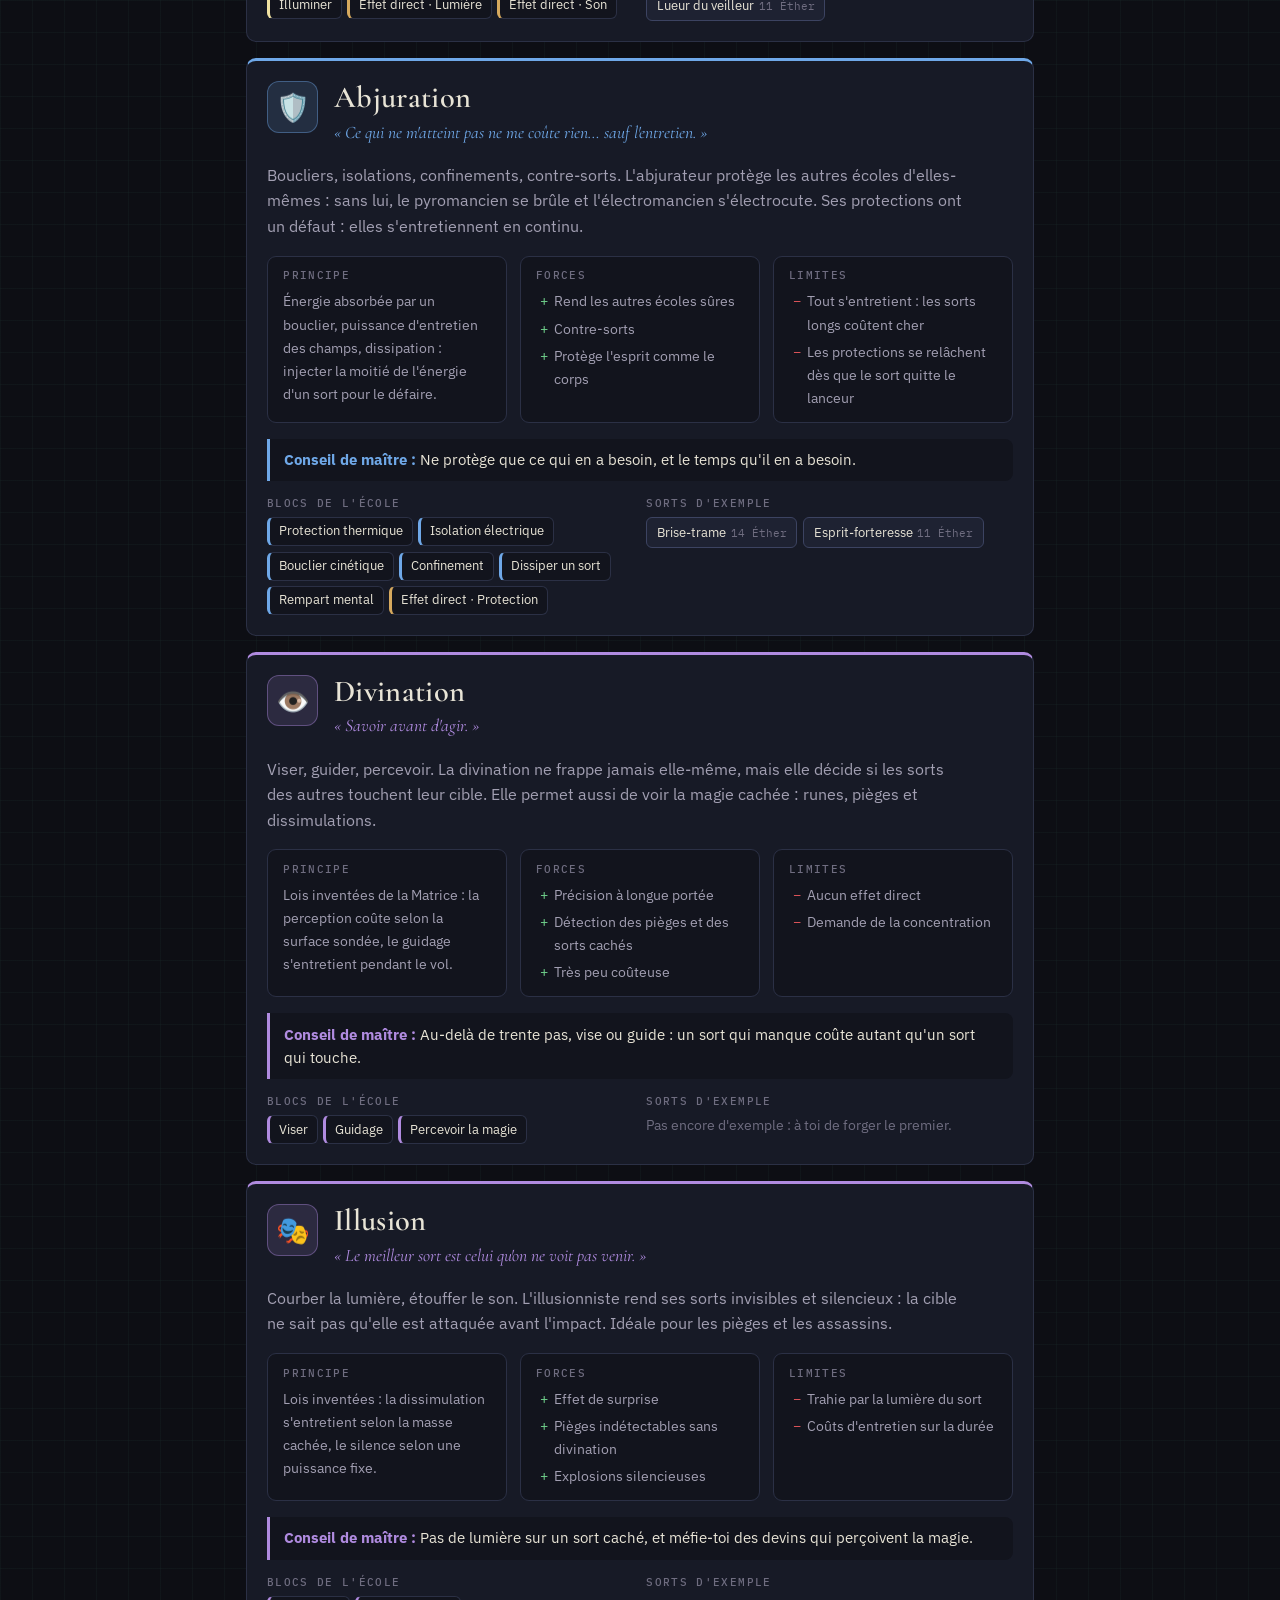
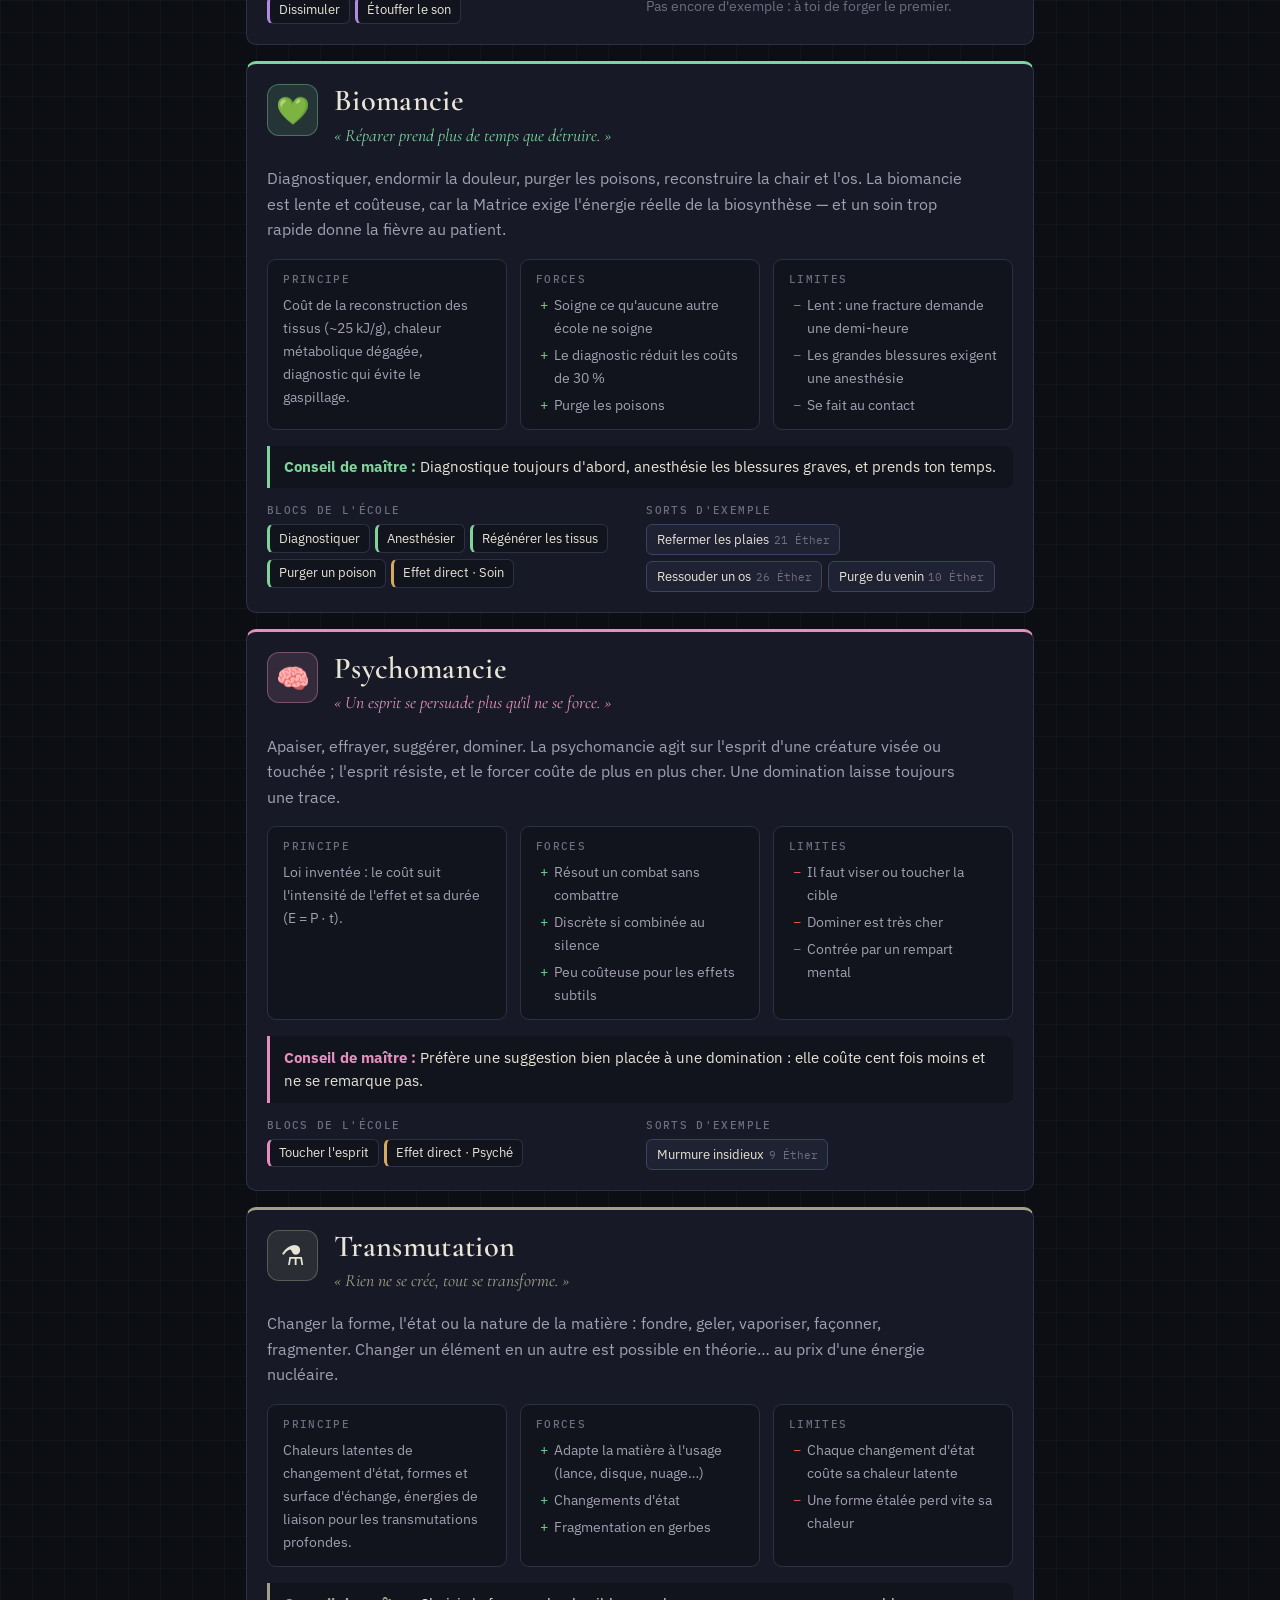
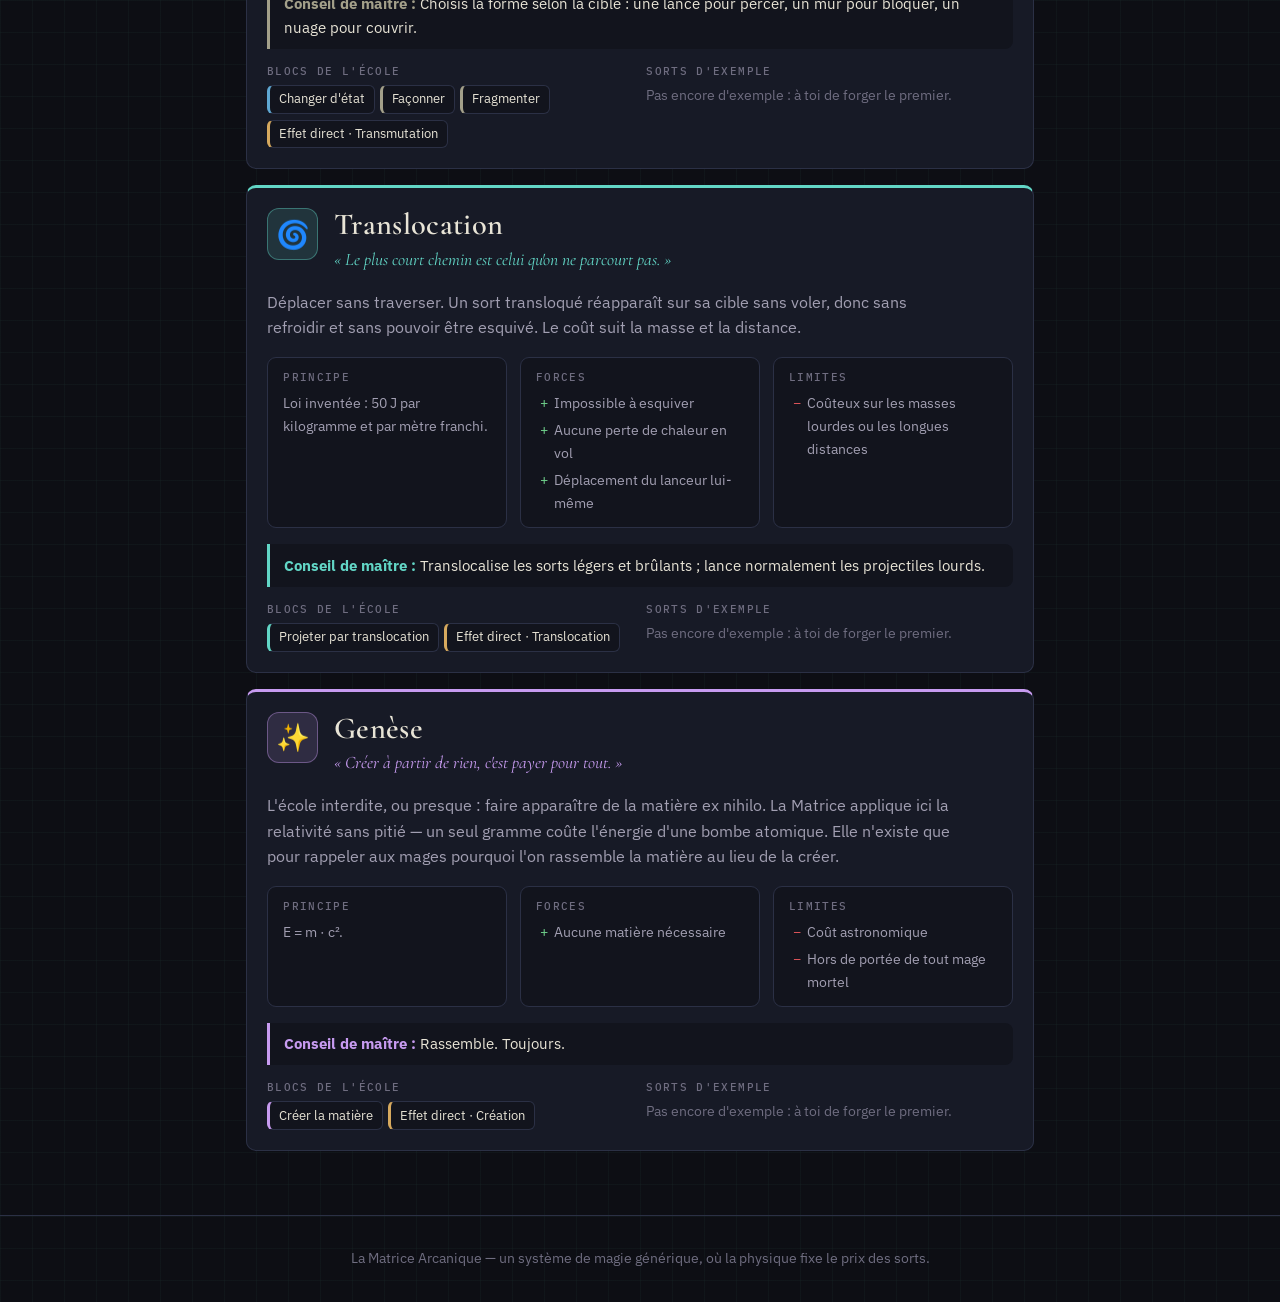
==== commit a515a5e0: "Vraies flammes : combustion chimique réaliste Blocs Préparer un combustible (méthane, hydrogène, vap" ====
--- a/ecoles.html
+++ b/ecoles.html
@@ -8,7 +8,7 @@
   <link rel="preconnect" href="https://fonts.googleapis.com">
   <link rel="preconnect" href="https://fonts.gstatic.com" crossorigin>
   <link href="https://fonts.googleapis.com/css2?family=Cormorant+Garamond:wght@500;600;700&family=IBM+Plex+Mono:wght@400;500&family=IBM+Plex+Sans:wght@400;500;600&display=swap" rel="stylesheet">
-  <link rel="stylesheet" href="assets/style.css?v=12">
+  <link rel="stylesheet" href="assets/style.css?v=13">
   <style>
     .rose { display: flex; flex-wrap: wrap; gap: 0.4rem; margin: 1.6rem 0 0.5rem; }
     .rose a {
@@ -59,10 +59,10 @@
     <div id="ecoles"></div>
   </main>
 
-  <script src="assets/matrice.js?v=12"></script>
-  <script src="assets/blueprint.js?v=12"></script>
-  <script src="assets/ecoles.js?v=12"></script>
-  <script src="assets/commun.js?v=12"></script>
+  <script src="assets/matrice.js?v=13"></script>
+  <script src="assets/blueprint.js?v=13"></script>
+  <script src="assets/ecoles.js?v=13"></script>
+  <script src="assets/commun.js?v=13"></script>
   <script>
   (() => {
     const M = Matrice, B = Blueprint, R = M.reglages();
@@ -99,6 +99,6 @@
     }).join('');
   })();
   </script>
-  <script type="module" src="assets/compte.js?v=12"></script>
+  <script type="module" src="assets/compte.js?v=13"></script>
 </body>
 </html>
